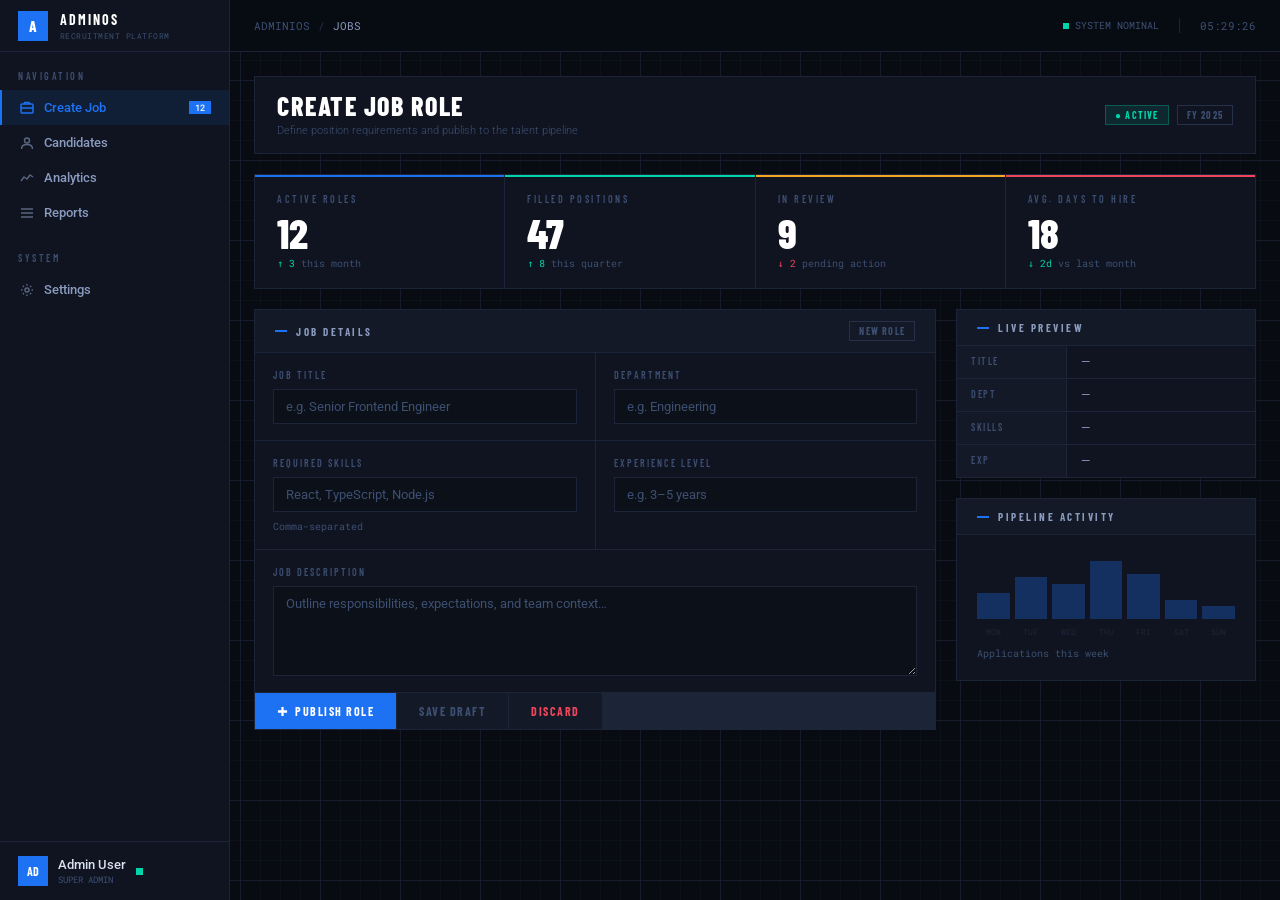
==== devlens-ui/admin.html @ f8073e26 "added full project" ====
<!DOCTYPE html>
<html lang="en">
<head>
  <meta charset="UTF-8">
  <meta name="viewport" content="width=device-width, initial-scale=1.0">
  <title>Admin Dashboard</title>
  <link href="https://fonts.googleapis.com/css2?family=Roboto:wght@300;400;500;700&family=Barlow+Condensed:wght@500;600;700;800&family=Roboto+Mono:wght@400;500&display=swap" rel="stylesheet">
  <style>
    :root {
      --bg:           #080b12;
      --bg-alt:       #0c1018;
      --panel:        #0f1420;
      --panel-2:      #131926;
      --border:       #1c2438;
      --border-hi:    #263048;
      --accent:       #1d72f3;
      --accent-lo:    rgba(29,114,243,0.10);
      --accent-glow:  rgba(29,114,243,0.22);
      --accent-2:     #00d4aa;
      --accent-2-lo:  rgba(0,212,170,0.10);
      --warn:         #f5a623;
      --warn-lo:      rgba(245,166,35,0.10);
      --danger:       #f0455a;
      --danger-lo:    rgba(240,69,90,0.10);
      --text:         #d8e0f0;
      --text-soft:    #8a9abf;
      --text-dim:     #3d4f72;
      --white:        #ffffff;
      --font-head:    'Barlow Condensed', sans-serif;
      --font-body:    'Roboto', sans-serif;
      --font-mono:    'Roboto Mono', monospace;
      --sidebar-w:    230px;
      --topbar-h:     52px;
      --box:          1px solid var(--border);
      --box-hi:       1px solid var(--border-hi);
      --box-accent:   1px solid var(--accent);
    }

    *, *::before, *::after { box-sizing: border-box; margin: 0; padding: 0; }
    html, body { height: 100%; }
    button { cursor: pointer; }
    input, textarea { outline: none; }

    body {
      font-family: var(--font-body);
      background-color: var(--bg);
      color: var(--text);
      min-height: 100vh;
      background-image:
        linear-gradient(rgba(28,36,56,0.60) 1px, transparent 1px),
        linear-gradient(90deg, rgba(28,36,56,0.60) 1px, transparent 1px),
        linear-gradient(rgba(28,36,56,0.20) 1px, transparent 1px),
        linear-gradient(90deg, rgba(28,36,56,0.20) 1px, transparent 1px);
      background-size: 80px 80px, 80px 80px, 20px 20px, 20px 20px;
    }

    /* ── LAYOUT ── */
    .shell { display: flex; height: 100vh; overflow: hidden; }

    /* ── SIDEBAR ── */
    .sidebar {
      width: var(--sidebar-w);
      flex-shrink: 0;
      background: var(--panel);
      border-right: var(--box);
      display: flex;
      flex-direction: column;
      height: 100vh;
    }

    .brand {
      display: flex;
      align-items: center;
      gap: 12px;
      padding: 0 18px;
      height: var(--topbar-h);
      border-bottom: var(--box);
      flex-shrink: 0;
    }

    .brand-mark {
      width: 30px; height: 30px;
      background: var(--accent);
      display: flex; align-items: center; justify-content: center;
      font-family: var(--font-head);
      font-weight: 800;
      font-size: 15px;
      color: #fff;
    }

    .brand-name {
      font-family: var(--font-head);
      font-weight: 700;
      font-size: 14px;
      letter-spacing: 2px;
      text-transform: uppercase;
      color: var(--white);
    }

    .brand-sub {
      font-family: var(--font-mono);
      font-size: 8px;
      color: var(--text-dim);
      letter-spacing: 0.06em;
      margin-top: 3px;
    }

    .nav-section { padding: 18px 0 4px; }

    .nav-label {
      font-family: var(--font-head);
      font-size: 10px;
      font-weight: 600;
      letter-spacing: 2.5px;
      text-transform: uppercase;
      color: var(--text-dim);
      padding: 0 18px 8px;
    }

    .nav-btn {
      display: flex;
      align-items: center;
      gap: 10px;
      width: 100%;
      padding: 10px 18px;
      background: transparent;
      border: none;
      border-left: 2px solid transparent;
      color: var(--text-soft);
      font-family: var(--font-body);
      font-size: 13px;
      font-weight: 500;
      text-align: left;
      transition: all 0.15s;
    }

    .nav-btn:hover { color: var(--text); background: rgba(29,114,243,0.06); }

    .nav-btn.active {
      color: var(--accent);
      background: var(--accent-lo);
      border-left-color: var(--accent);
    }

    .nav-btn svg { flex-shrink: 0; opacity: 0.6; }
    .nav-btn.active svg { opacity: 1; }

    .nav-badge {
      margin-left: auto;
      background: var(--accent);
      color: #fff;
      font-family: var(--font-mono);
      font-size: 9px;
      padding: 1px 6px;
    }

    .sidebar-footer {
      margin-top: auto;
      border-top: var(--box);
      padding: 14px 18px;
      display: flex;
      align-items: center;
      gap: 10px;
      flex-shrink: 0;
    }

    .user-avatar {
      width: 30px; height: 30px;
      background: var(--accent);
      display: flex; align-items: center; justify-content: center;
      font-family: var(--font-head);
      font-weight: 700;
      font-size: 12px;
      color: #fff;
      flex-shrink: 0;
    }

    .user-name { font-size: 12.5px; font-weight: 500; color: var(--text); }
    .user-role { font-family: var(--font-mono); font-size: 9px; color: var(--text-dim); margin-top: 2px; }

    .status-pip {
      width: 7px; height: 7px;
      background: var(--accent-2);
      flex-shrink: 0;
      animation: blink 2.5s ease-in-out infinite;
    }

    @keyframes blink { 0%,100%{opacity:1} 50%{opacity:0.3} }

    /* ── MAIN ── */
    .main {
      flex: 1;
      display: flex;
      flex-direction: column;
      overflow: hidden;
      height: 100vh;
    }

    .topbar {
      height: var(--topbar-h);
      border-bottom: var(--box);
      background: rgba(8,11,18,0.95);
      display: flex;
      align-items: center;
      padding: 0 24px;
      gap: 12px;
      flex-shrink: 0;
    }

    .topbar-crumb {
      display: flex;
      align-items: center;
      gap: 8px;
      font-family: var(--font-mono);
      font-size: 11px;
    }

    .crumb-root { color: var(--text-dim); }
    .crumb-sep  { color: var(--border-hi); }
    .crumb-cur  { color: var(--text-soft); }

    .topbar-right {
      margin-left: auto;
      display: flex;
      align-items: center;
      gap: 20px;
    }

    .sys-status {
      display: flex;
      align-items: center;
      gap: 6px;
      font-family: var(--font-mono);
      font-size: 10px;
      color: var(--text-dim);
    }

    .sys-dot {
      width: 6px; height: 6px;
      background: var(--accent-2);
      animation: blink 2.5s ease-in-out infinite;
    }

    .topbar-clock {
      font-family: var(--font-mono);
      font-size: 11px;
      color: var(--text-dim);
      border-left: var(--box);
      padding-left: 20px;
    }

    .content-scroll {
      flex: 1;
      overflow-y: auto;
      overflow-x: hidden;
      scrollbar-width: thin;
      scrollbar-color: var(--border-hi) transparent;
    }

    .content-scroll::-webkit-scrollbar { width: 4px; }
    .content-scroll::-webkit-scrollbar-track { background: transparent; }
    .content-scroll::-webkit-scrollbar-thumb { background: var(--border-hi); }

    .content {
      padding: 24px;
      display: flex;
      flex-direction: column;
      gap: 20px;
    }

    .page-section { display: none; }
    .page-section.active { display: flex; flex-direction: column; gap: 20px; }

    /* ── PAGE HEADER ── */
    .page-header {
      border: var(--box);
      background: var(--panel);
      padding: 16px 22px;
      display: flex;
      align-items: center;
      justify-content: space-between;
    }

    .page-title {
      font-family: var(--font-head);
      font-size: 26px;
      font-weight: 800;
      letter-spacing: 1.5px;
      text-transform: uppercase;
      color: var(--white);
      line-height: 1;
    }

    .page-sub {
      font-family: var(--font-body);
      font-size: 11px;
      font-weight: 300;
      color: var(--text-dim);
      margin-top: 5px;
    }

    .page-header-right {
      display: flex;
      align-items: center;
      gap: 8px;
    }

    /* ── STATS ROW ── */
    .stats-row {
      display: grid;
      grid-template-columns: repeat(4, 1fr);
      border: var(--box);
      background: var(--border); /* gap color via background trick */
      gap: 1px;
    }

    .stat-box {
      padding: 18px 22px;
      background: var(--panel);
      position: relative;
      overflow: hidden;
    }

    .stat-box::before {
      content: '';
      position: absolute;
      top: 0; left: 0; right: 0;
      height: 2px;
    }

    .stat-box.c-blue::before   { background: var(--accent); }
    .stat-box.c-teal::before   { background: var(--accent-2); }
    .stat-box.c-warn::before   { background: var(--warn); }
    .stat-box.c-danger::before { background: var(--danger); }

    .stat-label {
      font-family: var(--font-head);
      font-size: 10px;
      font-weight: 600;
      letter-spacing: 2.5px;
      text-transform: uppercase;
      color: var(--text-dim);
    }

    .stat-value {
      font-family: var(--font-head);
      font-size: 42px;
      font-weight: 800;
      color: var(--white);
      line-height: 1;
      margin: 6px 0 4px;
    }

    .stat-delta {
      font-family: var(--font-mono);
      font-size: 10px;
      color: var(--text-dim);
    }

    .up   { color: var(--accent-2); }
    .down { color: var(--danger); }

    /* ── BOX CARD ── */
    .box-card {
      border: var(--box);
      background: var(--panel);
      overflow: hidden;
    }

    .box-card-header {
      display: flex;
      align-items: center;
      justify-content: space-between;
      padding: 11px 20px;
      border-bottom: var(--box);
      background: var(--panel-2);
    }

    .box-card-title {
      font-family: var(--font-head);
      font-size: 11px;
      font-weight: 700;
      letter-spacing: 2.5px;
      text-transform: uppercase;
      color: var(--text-soft);
      display: flex;
      align-items: center;
      gap: 9px;
    }

    .accent-bar { width: 12px; height: 2px; background: var(--accent); flex-shrink: 0; }

    .box-card-body { padding: 20px; }

    /* ── FORM GRID ── */
    .form-grid {
      display: grid;
      grid-template-columns: 1fr 1fr;
      background: var(--border);
      gap: 1px;
    }

    .form-cell {
      padding: 16px 18px;
      background: var(--panel);
      display: flex;
      flex-direction: column;
      gap: 8px;
    }

    .form-cell.full { grid-column: 1 / -1; }

    .form-label {
      font-family: var(--font-head);
      font-size: 10px;
      font-weight: 600;
      letter-spacing: 2px;
      text-transform: uppercase;
      color: var(--text-dim);
    }

    .form-input {
      width: 100%;
      background: var(--bg-alt);
      border: var(--box);
      color: var(--text);
      font-family: var(--font-body);
      font-size: 13px;
      font-weight: 400;
      padding: 9px 12px;
      transition: border-color 0.15s, background 0.15s;
    }

    .form-input::placeholder { color: var(--text-dim); }

    .form-input:focus {
      border-color: var(--accent);
      background: rgba(29,114,243,0.04);
    }

    .form-input.err { border-color: var(--danger); }

    textarea.form-input { resize: vertical; min-height: 90px; }

    .form-hint { font-family: var(--font-mono); font-size: 10px; color: var(--text-dim); }

    /* ── FORM ACTIONS ── */
    .form-actions {
      display: flex;
      align-items: center;
      background: var(--border);
      gap: 1px;
      border-top: var(--box);
    }

    /* ── BUTTONS ── */
    .btn {
      display: inline-flex;
      align-items: center;
      gap: 7px;
      padding: 11px 22px;
      border: none;
      font-family: var(--font-head);
      font-size: 12px;
      font-weight: 700;
      letter-spacing: 1.5px;
      text-transform: uppercase;
      cursor: pointer;
      transition: all 0.15s;
      white-space: nowrap;
    }

    .btn-primary { background: var(--accent); color: #fff; }
    .btn-primary:hover { background: #3381ff; box-shadow: 0 0 18px var(--accent-glow); }

    .btn-ghost { background: var(--panel-2); color: var(--text-dim); }
    .btn-ghost:hover { color: var(--text-soft); background: var(--panel); }

    .btn-danger { background: var(--panel-2); color: var(--danger); }
    .btn-danger:hover { background: var(--danger-lo); }

    .btn-sm { padding: 6px 12px; font-size: 10px; }

    /* ── TAGS ── */
    .tag {
      display: inline-flex;
      align-items: center;
      padding: 3px 9px;
      font-family: var(--font-head);
      font-size: 10px;
      font-weight: 700;
      letter-spacing: 1.2px;
      text-transform: uppercase;
      border: 1px solid;
    }

    .tag-blue   { color: var(--accent);   background: var(--accent-lo);   border-color: rgba(29,114,243,0.3); }
    .tag-teal   { color: var(--accent-2); background: var(--accent-2-lo); border-color: rgba(0,212,170,0.3); }
    .tag-warn   { color: var(--warn);     background: var(--warn-lo);     border-color: rgba(245,166,35,0.3); }
    .tag-danger { color: var(--danger);   background: var(--danger-lo);   border-color: rgba(240,69,90,0.3); }
    .tag-dim    { color: var(--text-dim); background: transparent;         border-color: var(--border-hi); }

    /* ── TWO COLUMN ── */
    .col-2 {
      display: grid;
      grid-template-columns: 1fr 300px;
      gap: 20px;
    }

    .col-stack { display: flex; flex-direction: column; gap: 20px; }

    /* ── INFO ROWS ── */
    .info-grid { background: var(--border); display: flex; flex-direction: column; gap: 1px; }

    .info-row {
      display: flex;
      background: var(--panel);
    }

    .info-key {
      width: 110px;
      flex-shrink: 0;
      padding: 9px 14px;
      font-family: var(--font-head);
      font-size: 10px;
      font-weight: 600;
      letter-spacing: 1.5px;
      text-transform: uppercase;
      color: var(--text-dim);
      background: var(--panel-2);
      border-right: var(--box);
    }

    .info-val {
      flex: 1;
      padding: 9px 14px;
      font-size: 12px;
      color: var(--text-soft);
    }

    /* ── TABLE ── */
    .data-table { width: 100%; border-collapse: collapse; }

    .data-table thead tr { background: var(--panel-2); }

    .data-table th {
      font-family: var(--font-head);
      font-size: 10px;
      font-weight: 700;
      letter-spacing: 2px;
      text-transform: uppercase;
      color: var(--text-dim);
      padding: 11px 16px;
      text-align: left;
      border-right: var(--box);
      border-bottom: var(--box-hi);
      white-space: nowrap;
    }

    .data-table th:last-child { border-right: none; }

    .data-table td {
      font-family: var(--font-body);
      font-size: 12.5px;
      color: var(--text-soft);
      padding: 11px 16px;
      border-bottom: var(--box);
      border-right: var(--box);
      vertical-align: middle;
    }

    .data-table td:last-child { border-right: none; }
    .data-table tr:last-child td { border-bottom: none; }
    .data-table tbody tr:hover td { background: rgba(29,114,243,0.05); color: var(--text); }

    .cell-id    { font-family: var(--font-mono); font-size: 10px; color: var(--text-dim); }
    .cell-name  { font-weight: 500; color: var(--white) !important; }
    .cell-role  { font-family: var(--font-mono); font-size: 11px; }

    /* Score bar */
    .score-wrap { display: flex; align-items: center; gap: 10px; }
    .score-track { flex: 1; height: 3px; background: var(--border); }
    .score-fill { height: 100%; background: var(--accent); }
    .score-fill.high { background: var(--accent-2); }
    .score-fill.mid  { background: var(--warn); }
    .score-fill.low  { background: var(--danger); }
    .score-val { font-family: var(--font-mono); font-size: 11px; min-width: 32px; text-align: right; color: var(--text-dim); }

    /* ── BAR CHART ── */
    .bar-chart-wrap { position: relative; padding-bottom: 20px; }
    .bar-chart { display: flex; align-items: flex-end; gap: 5px; height: 64px; }
    .bar { flex: 1; background: var(--accent); opacity: 0.3; transition: opacity 0.15s, height 0.4s ease; position: relative; }
    .bar:hover { opacity: 1; }
    .bar-lbl { position: absolute; bottom: -18px; left: 50%; transform: translateX(-50%); font-family: var(--font-mono); font-size: 8px; color: var(--text-dim); white-space: nowrap; }

    /* ── EMPTY STATE ── */
    .empty {
      padding: 52px 20px;
      text-align: center;
      background: var(--panel);
    }

    .empty-icon {
      font-family: var(--font-head);
      font-size: 12px;
      font-weight: 700;
      letter-spacing: 8px;
      color: var(--border-hi);
      margin-bottom: 12px;
    }

    .empty-msg {
      font-family: var(--font-head);
      font-size: 14px;
      font-weight: 700;
      letter-spacing: 2.5px;
      text-transform: uppercase;
      color: var(--text-dim);
    }

    .empty-hint { font-family: var(--font-mono); font-size: 10px; color: var(--border-hi); margin-top: 6px; }

    /* ── TOAST ── */
    .toast {
      position: fixed;
      bottom: 24px; right: 24px;
      background: var(--panel);
      border: var(--box-accent);
      padding: 13px 18px;
      display: flex;
      align-items: center;
      gap: 12px;
      z-index: 999;
      transform: translateY(80px);
      opacity: 0;
      transition: transform 0.3s cubic-bezier(0.34,1.4,0.64,1), opacity 0.2s;
      min-width: 270px;
    }

    .toast.show { transform: translateY(0); opacity: 1; }
    .toast-dot { width: 8px; height: 8px; background: var(--accent); flex-shrink: 0; }
    .toast-msg { flex: 1; font-family: var(--font-body); font-size: 12px; font-weight: 500; color: var(--accent); }
    .toast-time { font-family: var(--font-mono); font-size: 10px; color: var(--text-dim); }
  </style>
</head>
<body>

<div class="shell">

  <!-- SIDEBAR -->
  <nav class="sidebar">
    <div class="brand">
      <div class="brand-mark">A</div>
      <div>
        <div class="brand-name">AdminOS</div>
        <div class="brand-sub">RECRUITMENT PLATFORM</div>
      </div>
    </div>

    <div class="nav-section">
      <div class="nav-label">Navigation</div>

      <button class="nav-btn active" onclick="showSection('jobs',this)">
        <svg width="14" height="14" viewBox="0 0 14 14" fill="none" stroke="currentColor" stroke-width="1.5">
          <rect x="1" y="3" width="12" height="9" rx="1"/>
          <path d="M4.5 3V2a.5.5 0 0 1 .5-.5h4a.5.5 0 0 1 .5.5v1M1 7h12"/>
        </svg>
        Create Job
        <span class="nav-badge">12</span>
      </button>

      <button class="nav-btn" onclick="showSection('candidates',this)">
        <svg width="14" height="14" viewBox="0 0 14 14" fill="none" stroke="currentColor" stroke-width="1.5">
          <circle cx="7" cy="4.5" r="2.5"/>
          <path d="M1.5 13c0-3 2.5-4.5 5.5-4.5s5.5 1.5 5.5 4.5"/>
        </svg>
        Candidates
      </button>

      <button class="nav-btn">
        <svg width="14" height="14" viewBox="0 0 14 14" fill="none" stroke="currentColor" stroke-width="1.5">
          <polyline points="1,10 4,6 7,8 10,4 13,6"/>
        </svg>
        Analytics
      </button>

      <button class="nav-btn">
        <svg width="14" height="14" viewBox="0 0 14 14" fill="none" stroke="currentColor" stroke-width="1.5">
          <path d="M1 3h12M1 7h12M1 11h12"/>
        </svg>
        Reports
      </button>
    </div>

    <div class="nav-section">
      <div class="nav-label">System</div>
      <button class="nav-btn">
        <svg width="14" height="14" viewBox="0 0 14 14" fill="none" stroke="currentColor" stroke-width="1.5">
          <circle cx="7" cy="7" r="2"/>
          <path d="M7 1v1.5M7 11.5V13M1 7h1.5M11.5 7H13M2.9 2.9l1 1M10.1 10.1l1 1M2.9 11.1l1-1M10.1 3.9l1-1"/>
        </svg>
        Settings
      </button>
    </div>

    <div class="sidebar-footer">
      <div class="user-avatar">AD</div>
      <div>
        <div class="user-name">Admin User</div>
        <div class="user-role">SUPER ADMIN</div>
      </div>
      <div class="status-pip"></div>
    </div>
  </nav>

  <!-- MAIN -->
  <div class="main">

    <div class="topbar">
      <div class="topbar-crumb">
        <span class="crumb-root">ADMINIOS</span>
        <span class="crumb-sep">/</span>
        <span class="crumb-cur" id="breadcrumb">JOBS</span>
      </div>
      <div class="topbar-right">
        <div class="sys-status">
          <div class="sys-dot"></div>
          SYSTEM NOMINAL
        </div>
        <div class="topbar-clock" id="clock">--:--:--</div>
      </div>
    </div>

    <div class="content-scroll">
      <div class="content">

        <!-- ════ JOBS ════ -->
        <div id="jobs" class="page-section active">

          <div class="page-header">
            <div>
              <div class="page-title">Create Job Role</div>
              <div class="page-sub">Define position requirements and publish to the talent pipeline</div>
            </div>
            <div class="page-header-right">
              <span class="tag tag-teal">● Active</span>
              <span class="tag tag-dim">FY 2025</span>
            </div>
          </div>

          <!-- Stats -->
          <div class="stats-row">
            <div class="stat-box c-blue">
              <div class="stat-label">Active Roles</div>
              <div class="stat-value">12</div>
              <div class="stat-delta"><span class="up">↑ 3</span> this month</div>
            </div>
            <div class="stat-box c-teal">
              <div class="stat-label">Filled Positions</div>
              <div class="stat-value">47</div>
              <div class="stat-delta"><span class="up">↑ 8</span> this quarter</div>
            </div>
            <div class="stat-box c-warn">
              <div class="stat-label">In Review</div>
              <div class="stat-value">9</div>
              <div class="stat-delta"><span class="down">↓ 2</span> pending action</div>
            </div>
            <div class="stat-box c-danger">
              <div class="stat-label">Avg. Days to Hire</div>
              <div class="stat-value">18</div>
              <div class="stat-delta"><span class="up">↓ 2d</span> vs last month</div>
            </div>
          </div>

          <div class="col-2">
            <!-- Form -->
            <div class="box-card">
              <div class="box-card-header">
                <div class="box-card-title">
                  <span class="accent-bar"></span>
                  Job Details
                </div>
                <span class="tag tag-dim">NEW ROLE</span>
              </div>

              <div class="form-grid">
                <div class="form-cell">
                  <label class="form-label">Job Title</label>
                  <input id="jobTitle" class="form-input" placeholder="e.g. Senior Frontend Engineer">
                </div>
                <div class="form-cell">
                  <label class="form-label">Department</label>
                  <input id="department" class="form-input" placeholder="e.g. Engineering">
                </div>
                <div class="form-cell">
                  <label class="form-label">Required Skills</label>
                  <input id="skills" class="form-input" placeholder="React, TypeScript, Node.js">
                  <span class="form-hint">Comma-separated</span>
                </div>
                <div class="form-cell">
                  <label class="form-label">Experience Level</label>
                  <input id="experience" class="form-input" placeholder="e.g. 3–5 years">
                </div>
                <div class="form-cell full">
                  <label class="form-label">Job Description</label>
                  <textarea id="jobDesc" class="form-input" placeholder="Outline responsibilities, expectations, and team context…"></textarea>
                </div>
              </div>

              <div class="form-actions">
                <button class="btn btn-primary" onclick="createJob()">
                  <svg width="11" height="11" viewBox="0 0 12 12" fill="none" stroke="currentColor" stroke-width="2.5"><path d="M6 1v10M1 6h10"/></svg>
                  Publish Role
                </button>
                <button class="btn btn-ghost">Save Draft</button>
                <button class="btn btn-danger">Discard</button>
              </div>
            </div>

            <!-- Side panel -->
            <div class="col-stack">
              <!-- Live preview -->
              <div class="box-card">
                <div class="box-card-header">
                  <div class="box-card-title">
                    <span class="accent-bar"></span>
                    Live Preview
                  </div>
                </div>
                <div class="info-grid">
                  <div class="info-row">
                    <div class="info-key">Title</div>
                    <div class="info-val" id="preview-title">—</div>
                  </div>
                  <div class="info-row">
                    <div class="info-key">Dept</div>
                    <div class="info-val" id="preview-dept">—</div>
                  </div>
                  <div class="info-row">
                    <div class="info-key">Skills</div>
                    <div class="info-val" id="preview-skills">—</div>
                  </div>
                  <div class="info-row">
                    <div class="info-key">Exp</div>
                    <div class="info-val" id="preview-exp">—</div>
                  </div>
                </div>
              </div>

              <!-- Mini bar chart -->
              <div class="box-card">
                <div class="box-card-header">
                  <div class="box-card-title">
                    <span class="accent-bar"></span>
                    Pipeline Activity
                  </div>
                </div>
                <div class="box-card-body">
                  <div class="bar-chart-wrap">
                    <div class="bar-chart" id="barChart">
                      <div class="bar" style="height:40%"><span class="bar-lbl">MON</span></div>
                      <div class="bar" style="height:65%"><span class="bar-lbl">TUE</span></div>
                      <div class="bar" style="height:55%"><span class="bar-lbl">WED</span></div>
                      <div class="bar" style="height:90%"><span class="bar-lbl">THU</span></div>
                      <div class="bar" style="height:70%"><span class="bar-lbl">FRI</span></div>
                      <div class="bar" style="height:30%"><span class="bar-lbl">SAT</span></div>
                      <div class="bar" style="height:20%"><span class="bar-lbl">SUN</span></div>
                    </div>
                  </div>
                  <div style="font-family:var(--font-mono);font-size:10px;color:var(--text-dim);margin-top:8px;">Applications this week</div>
                </div>
              </div>
            </div>
          </div>
        </div>

        <!-- ════ CANDIDATES ════ -->
        <div id="candidates" class="page-section">

          <div class="page-header">
            <div>
              <div class="page-title">Candidates</div>
              <div class="page-sub">Review, score and advance applicants through the pipeline</div>
            </div>
            <div class="page-header-right">
              <span class="tag tag-teal" id="cand-count">0 Active</span>
              <span class="tag tag-warn">3 Pending</span>
            </div>
          </div>

          <div class="box-card">
            <div class="box-card-header">
              <div class="box-card-title">
                <span class="accent-bar"></span>
                Applicant Pipeline
              </div>
              <div style="display:flex;gap:8px;">
                <span class="tag tag-blue">All Roles</span>
                <span class="tag tag-dim">Filter</span>
              </div>
            </div>
            <div id="candidateList">
              <div class="empty" id="emptyState">
                <div class="empty-icon">◈ ◈ ◈</div>
                <div class="empty-msg">No Candidates Yet</div>
                <div class="empty-hint">Publish a job role to begin receiving applications</div>
              </div>
            </div>
          </div>

        </div>

      </div>
    </div>
  </div>
</div>

<!-- Toast -->
<div class="toast" id="toast">
  <div class="toast-dot" id="toastDot"></div>
  <div class="toast-msg" id="toastMsg">Role published</div>
  <div class="toast-time" id="toastTime">--:--</div>
</div>

<script>
  /* Clock */
  function tick() {
    document.getElementById('clock').textContent = new Date().toTimeString().slice(0,8);
  }
  tick(); setInterval(tick, 1000);

  /* Live preview */
  const previewMap = { jobTitle:'preview-title', department:'preview-dept', skills:'preview-skills', experience:'preview-exp' };
  Object.entries(previewMap).forEach(([id, pid]) => {
    document.getElementById(id).addEventListener('input', e => {
      document.getElementById(pid).textContent = e.target.value.trim() || '—';
    });
  });

  /* Section switch */
  function showSection(id, btn) {
    document.querySelectorAll('.page-section').forEach(s => s.classList.remove('active'));
    document.getElementById(id).classList.add('active');
    document.querySelectorAll('.nav-btn').forEach(b => b.classList.remove('active'));
    if (btn) btn.classList.add('active');
    document.getElementById('breadcrumb').textContent = id.toUpperCase();
  }

  /* Create Job */
  const names = ['Jordan Lee','Aisha Patel','Marco Silva','Priya Nair','Sam Chen','Dana Wu','Arjun Mehta','Leila Ortiz'];
  let si = 0, cc = 0;

  function createJob() {
    const titleEl = document.getElementById('jobTitle');
    const title = titleEl.value.trim();
    titleEl.classList.remove('err');

    if (!title) {
      titleEl.classList.add('err');
      titleEl.focus();
      showToast('Job title is required', true);
      return;
    }

    const skills = document.getElementById('skills').value.trim();
    seedCandidate(title, skills);

    // Animate bars
    document.querySelectorAll('#barChart .bar').forEach(b => {
      b.style.height = (Math.random() * 78 + 15).toFixed(0) + '%';
    });

    showToast(`"${title}" published to pipeline`);
    ['jobTitle','department','skills','experience','jobDesc'].forEach(id => document.getElementById(id).value = '');
    Object.values(previewMap).forEach(pid => document.getElementById(pid).textContent = '—');
  }

  function seedCandidate(role, skills) {
    const list = document.getElementById('candidateList');
    const empty = document.getElementById('emptyState');
    if (empty) {
      list.innerHTML = `
        <div style="overflow-x:auto">
          <table class="data-table">
            <thead><tr>
              <th>#</th><th>Candidate</th><th>Applied Role</th>
              <th>Match Score</th><th>Score</th><th>Status</th><th>Action</th>
            </tr></thead>
            <tbody id="candTbody"></tbody>
          </table>
        </div>`;
    }
    cc++;
    const score = Math.floor(Math.random() * 36) + 60;
    const cls = score >= 85 ? 'high' : score >= 70 ? 'mid' : 'low';
    const name = names[si++ % names.length];
    const statuses = [['Screening','tag-blue'],['Interview','tag-warn'],['Offer','tag-teal'],['Hold','tag-dim']];
    const [sl, sc] = statuses[Math.floor(Math.random() * statuses.length)];

    const tr = document.createElement('tr');
    tr.innerHTML = `
      <td class="cell-id">${String(cc).padStart(3,'0')}</td>
      <td class="cell-name">${name}</td>
      <td class="cell-role">${role}</td>
      <td style="min-width:160px">
        <div class="score-wrap">
          <div class="score-track"><div class="score-fill ${cls}" style="width:${score}%"></div></div>
          <span class="score-val">${score}%</span>
        </div>
      </td>
      <td>
        <span style="font-family:var(--font-head);font-size:20px;font-weight:800;color:var(--white)">${score}</span>
        <span style="font-family:var(--font-mono);font-size:9px;color:var(--text-dim)">/100</span>
      </td>
      <td><span class="tag ${sc}">${sl}</span></td>
      <td><button class="btn btn-ghost btn-sm" style="border:var(--box)">View</button></td>`;
    document.getElementById('candTbody').prepend(tr);
    document.getElementById('cand-count').textContent = `${cc} Active`;
  }

  /* Toast */
  function showToast(msg, isErr = false) {
    const t = document.getElementById('toast');
    const dot = document.getElementById('toastDot');
    const msgEl = document.getElementById('toastMsg');
    const color = isErr ? 'var(--danger)' : 'var(--accent)';
    t.style.borderColor = color;
    dot.style.background = color;
    msgEl.style.color = color;
    msgEl.textContent = msg;
    document.getElementById('toastTime').textContent = new Date().toTimeString().slice(0,8);
    t.classList.add('show');
    setTimeout(() => t.classList.remove('show'), 3200);
  }
</script>
</body>
</html>
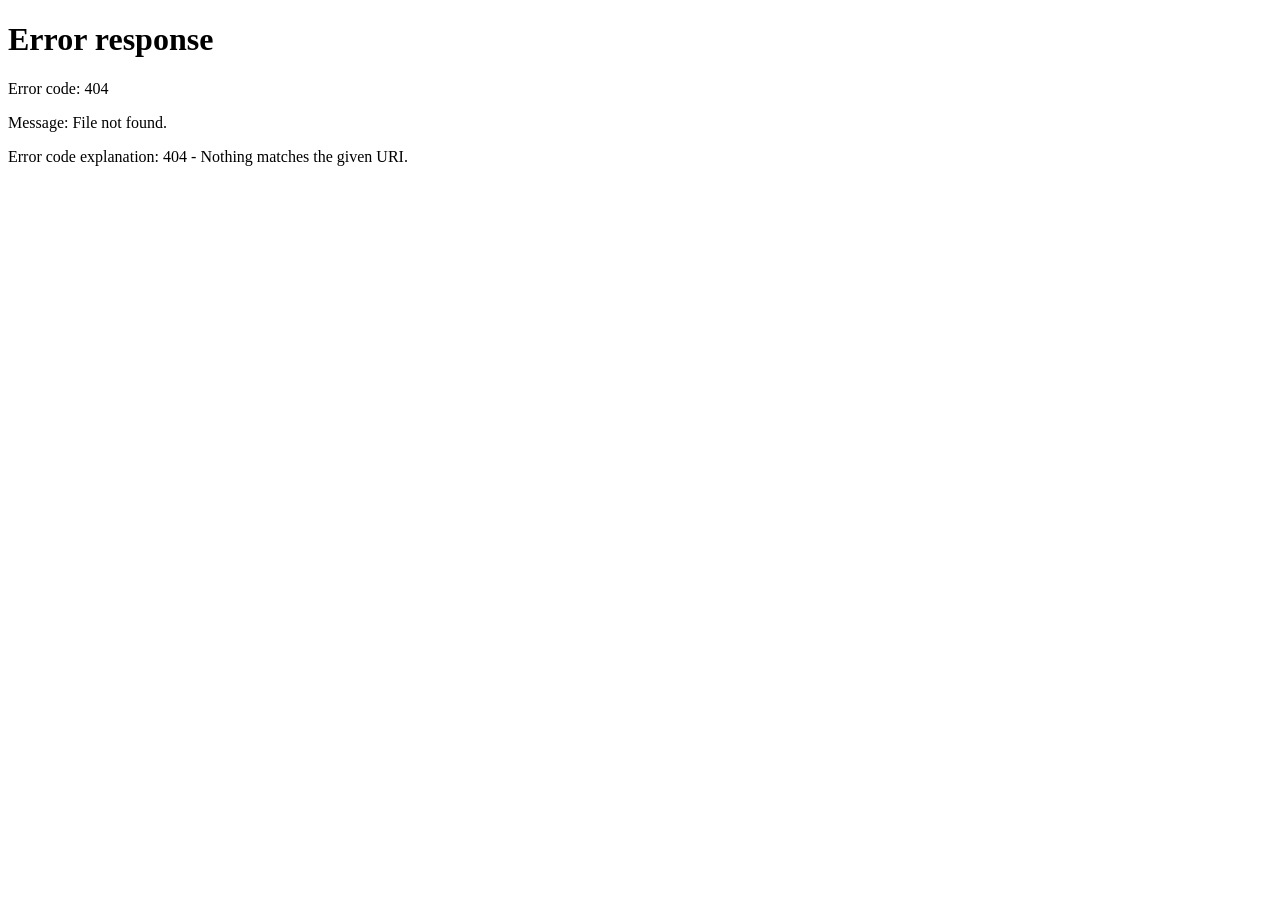
==== commit 1941b4e1: "noww" ====
--- a/devlens-ui/admin.html
+++ b/devlens-ui/admin.html
@@ -783,29 +783,61 @@
                 <span class="tag tag-dim">NEW ROLE</span>
               </div>
 
-              <div class="form-grid">
-                <div class="form-cell">
-                  <label class="form-label">Job Title</label>
-                  <input id="jobTitle" class="form-input" placeholder="e.g. Senior Frontend Engineer">
-                </div>
-                <div class="form-cell">
-                  <label class="form-label">Department</label>
-                  <input id="department" class="form-input" placeholder="e.g. Engineering">
-                </div>
-                <div class="form-cell">
-                  <label class="form-label">Required Skills</label>
-                  <input id="skills" class="form-input" placeholder="React, TypeScript, Node.js">
-                  <span class="form-hint">Comma-separated</span>
-                </div>
-                <div class="form-cell">
-                  <label class="form-label">Experience Level</label>
-                  <input id="experience" class="form-input" placeholder="e.g. 3–5 years">
-                </div>
-                <div class="form-cell full">
-                  <label class="form-label">Job Description</label>
-                  <textarea id="jobDesc" class="form-input" placeholder="Outline responsibilities, expectations, and team context…"></textarea>
-                </div>
-              </div>
+             <div class="form-grid">
+
+  <!-- Job Title -->
+  <div class="form-cell">
+    <label class="form-label">Job Title</label>
+    <input  id="jobTitle" class="form-input" list="jobList" placeholder="Select or type role" >
+        
+    <datalist id="jobList">
+      <option value="Frontend Developer">
+      <option value="Backend Developer">
+      <option value="Full Stack Developer">
+      <option value="UI/UX Designer">
+      <option value="DevOps Engineer">
+    </datalist>
+  </div>
+
+  <!-- Department -->
+  <div class="form-cell">
+    <label class="form-label">Department</label>
+    <select id="department" class="form-input">
+      <option value="">Select Department</option>
+      <option>Engineering</option>
+      <option>Design</option>
+      <option>Marketing</option>
+      <option>HR</option>
+    </select>
+  </div>
+
+  <!-- Skills -->
+  <div class="form-cell">
+    <label class="form-label">Required Skills</label>
+   <select id="skills" class="form-input" multiple></select>
+      
+    <span class="form-hint">Hold CTRL to select multiple</span>
+  </div>
+
+  <!-- Experience -->
+  <div class="form-cell">
+    <label class="form-label">Experience Level</label>
+    <select id="experience" class="form-input">
+      <option value="">Select Experience</option>
+      <option>0–1 years</option>
+      <option>1–3 years</option>
+      <option>3–5 years</option>
+      <option>5+ years</option>
+    </select>
+  </div>
+
+  <!-- Description -->
+  <div class="form-cell full">
+    <label class="form-label">Job Description</label>
+    <textarea id="jobDesc" class="form-input" placeholder="Outline responsibilities..."></textarea>
+  </div>
+
+</div>
 
               <div class="form-actions">
                 <button class="btn btn-primary" onclick="createJob()">
@@ -899,12 +931,22 @@
                 <span class="tag tag-dim">Filter</span>
               </div>
             </div>
-            <div id="candidateList">
-              <div class="empty" id="emptyState">
-                <div class="empty-icon">◈ ◈ ◈</div>
-                <div class="empty-msg">No Candidates Yet</div>
-                <div class="empty-hint">Publish a job role to begin receiving applications</div>
-              </div>
+           <div id="candidateList">
+  <div style="overflow-x:auto">
+    <table class="data-table">
+      <thead>
+        <tr>
+          <th>ID</th>
+          <th>File</th>
+          <th>Skills</th>
+          <th>Score</th>
+        </tr>
+      </thead>
+      <tbody id="resumeTable"></tbody>
+    </table>
+  </div>
+</div>
+              <div class="empty" id="emptyState" style="display:none;"></div>
             </div>
           </div>
 
@@ -938,13 +980,20 @@
   });
 
   /* Section switch */
-  function showSection(id, btn) {
-    document.querySelectorAll('.page-section').forEach(s => s.classList.remove('active'));
-    document.getElementById(id).classList.add('active');
-    document.querySelectorAll('.nav-btn').forEach(b => b.classList.remove('active'));
-    if (btn) btn.classList.add('active');
-    document.getElementById('breadcrumb').textContent = id.toUpperCase();
+ function showSection(id, btn) {
+  document.querySelectorAll('.page-section').forEach(s => s.classList.remove('active'));
+  document.getElementById(id).classList.add('active');
+
+  document.querySelectorAll('.nav-btn').forEach(b => b.classList.remove('active'));
+  if (btn) btn.classList.add('active');
+
+  document.getElementById('breadcrumb').textContent = id.toUpperCase();
+
+  // 🔥 THIS LINE IS IMPORTANT
+  if (id === "candidates") {
+    loadResumes();
   }
+}
 
   /* Create Job */
   const names = ['Jordan Lee','Aisha Patel','Marco Silva','Priya Nair','Sam Chen','Dana Wu','Arjun Mehta','Leila Ortiz'];
@@ -962,7 +1011,8 @@
       return;
     }
 
-    const skills = document.getElementById('skills').value.trim();
+    const skillsSelect = document.getElementById("skills");
+const skills = Array.from(skillsSelect.selectedOptions).map(o => o.value).join(", ");
     seedCandidate(title, skills);
 
     // Animate bars
@@ -1032,6 +1082,101 @@
     t.classList.add('show');
     setTimeout(() => t.classList.remove('show'), 3200);
   }
+
+  const role = localStorage.getItem("role");
+
+if (role !== "ADMIN") {
+  window.location.href = "index.html";
+}
+
+async function loadResumes() {
+  try {
+    const res = await fetch("http://localhost:8080/admin/resumes");
+    const data = await res.json();
+
+    console.log("ADMIN DATA:", data);
+
+    const table = document.getElementById("resumeTable");
+
+    if (!data.length) {
+      table.innerHTML = `<tr><td colspan="4">No data</td></tr>`;
+      return;
+    }
+
+    table.innerHTML = data.map(c => `
+      <tr>
+        <td>${c.id}</td>
+        <td>${c.fileUrl}</td>
+        <td>${c.extractedSkills}</td>
+        <td>${c.score ? c.score + "%" : "N/A"}</td>
+      </tr>
+    `).join("");
+
+  } catch (err) {
+    console.error("Error:", err);
+  }
+}
+
+window.onload = () => {
+  loadSkillOptions(); // 🔥 add this
+  loadResumes();
+};
+// 🔥 MASTER SKILLS
+const ALL_SKILLS = [
+  "HTML","CSS","JavaScript","TypeScript","React","Next.js","Vue.js","Angular",
+  "Tailwind CSS","Bootstrap","Material UI","Redux",
+
+  "Java","Spring Boot","Node.js","Express.js","Python","Django","Flask",
+  ".NET","C#","PHP","Laravel",
+
+  "MySQL","PostgreSQL","MongoDB","Firebase","Redis",
+
+  "Docker","Kubernetes","AWS","CI/CD","Jenkins",
+
+  "Git","GitHub","Postman",
+
+  "Figma","Adobe XD","UI Design","UX Research","Prototyping",
+
+  "Jest","Cypress","Selenium",
+
+  "REST API","GraphQL","Microservices"
+];
+
+// 🔥 ROLE → SKILL MAP
+const roleSkillsMap = {
+  "Frontend Developer": ["HTML","CSS","JavaScript","React","Tailwind CSS"],
+  "Backend Developer": ["Java","Spring Boot","Node.js","SQL","REST API"],
+  "Full Stack Developer": ["HTML","CSS","JavaScript","React","Node.js","MongoDB"],
+  "UI/UX Designer": ["Figma","UI Design","UX Research","Prototyping"],
+  "DevOps Engineer": ["Docker","Kubernetes","AWS","CI/CD","Jenkins"]
+};
+
+function loadSkillOptions() {
+  const select = document.getElementById("skills");
+
+  select.innerHTML = ALL_SKILLS.map(skill =>
+    `<option value="${skill}">${skill}</option>`
+  ).join("");
+}
+
+function autoFillSkills(role) {
+  const skillsSelect = document.getElementById("skills");
+
+  // clear selection
+  Array.from(skillsSelect.options).forEach(opt => opt.selected = false);
+
+  const skills = roleSkillsMap[role] || [];
+
+  Array.from(skillsSelect.options).forEach(opt => {
+    if (skills.includes(opt.value)) {
+      opt.selected = true;
+    }
+  });
+}
+
+document.getElementById("jobTitle").addEventListener("change", (e) => {
+  autoFillSkills(e.target.value);
+});
 </script>
 </body>
 </html>
